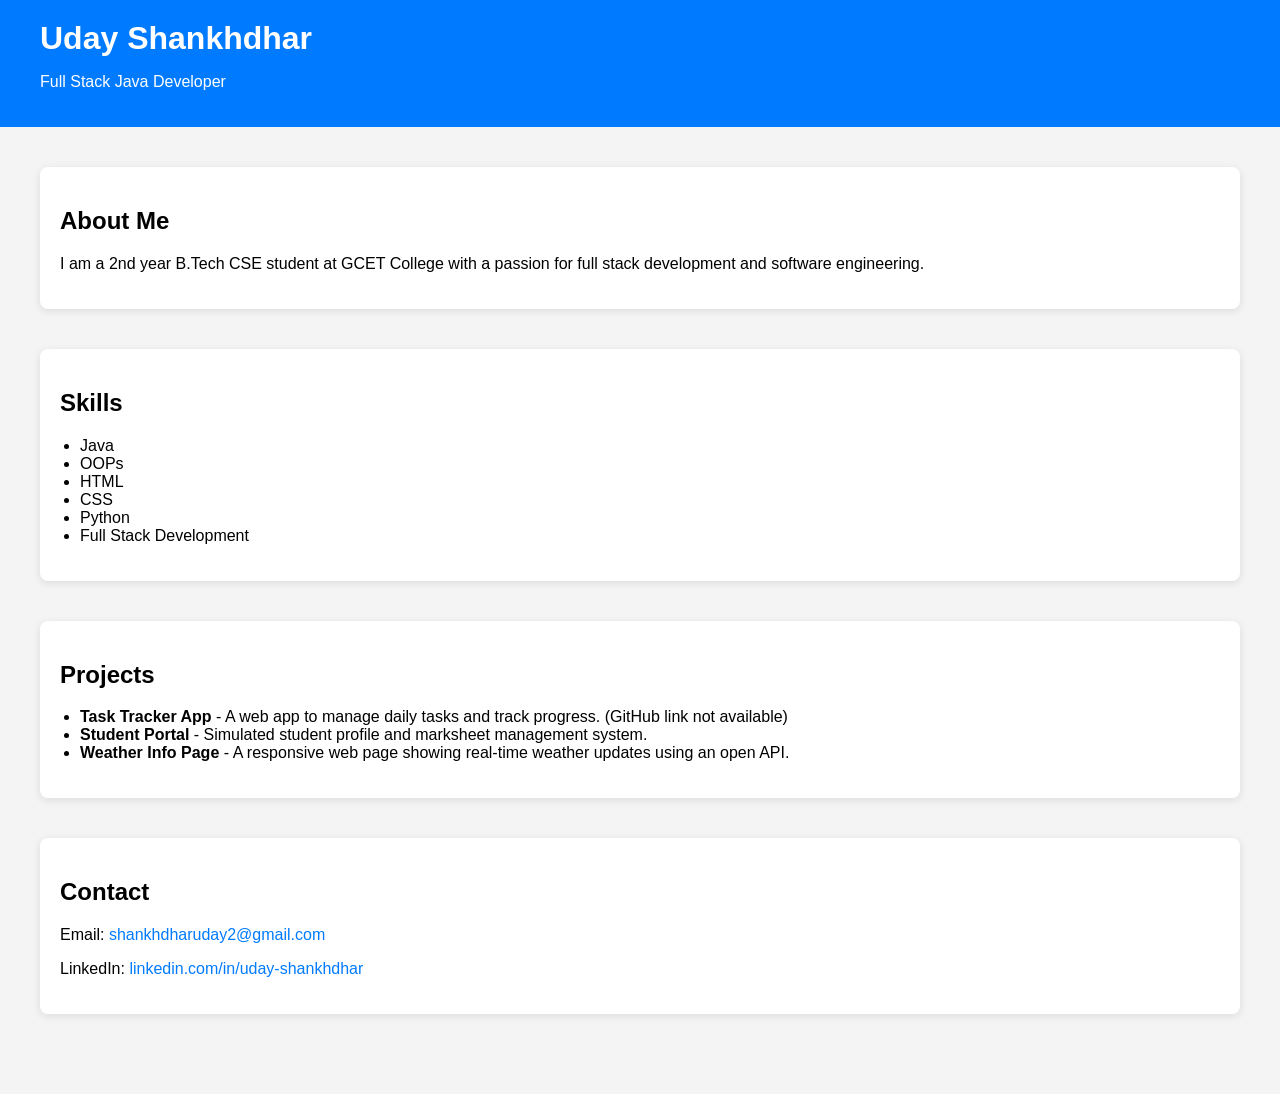
==== index.html @ d9b8e262 "Rename uday_portfolio.html to index.html" ====
<!DOCTYPE html>
<html lang="en">
<head>
    <meta charset="UTF-8">
    <meta name="viewport" content="width=device-width, initial-scale=1.0">
    <title>Uday Shankhdhar Portfolio</title>
    <style>
        body { font-family: Arial, sans-serif; margin: 0; padding: 0; background: #f4f4f4; }
        header { background: #007bff; color: white; padding: 20px 40px; }
        h1 { margin: 0; }
        main { padding: 40px; }
        section { margin-bottom: 40px; }
        .card { background: white; padding: 20px; border-radius: 8px; box-shadow: 0 2px 8px rgba(0,0,0,0.1); }
        ul { padding-left: 20px; }
        a { color: #007bff; text-decoration: none; }
        a:hover { text-decoration: underline; }
    </style>
</head>
<body>
    <header>
        <h1>Uday Shankhdhar</h1>
        <p>Full Stack Java Developer</p>
    </header>
    <main>
        <section class="card">
            <h2>About Me</h2>
            <p>I am a 2nd year B.Tech CSE student at GCET College with a passion for full stack development and software engineering.</p>
        </section>
        <section class="card">
            <h2>Skills</h2>
            <ul>
                <li>Java</li>
                <li>OOPs</li>
                <li>HTML</li>
                <li>CSS</li>
                <li>Python</li>
                <li>Full Stack Development</li>
            </ul>
        </section>
        <section class="card">
            <h2>Projects</h2>
            <ul>
                <li><strong>Task Tracker App</strong> - A web app to manage daily tasks and track progress. (GitHub link not available)</li>
                <li><strong>Student Portal</strong> - Simulated student profile and marksheet management system.</li>
                <li><strong>Weather Info Page</strong> - A responsive web page showing real-time weather updates using an open API.</li>
            </ul>
        </section>
        <section class="card">
            <h2>Contact</h2>
            <p>Email: <a href="mailto:shankhdharuday2@gmail.com">shankhdharuday2@gmail.com</a></p>
            <p>LinkedIn: <a href="https://www.linkedin.com/in/uday-shankhdhar-b885bb295">linkedin.com/in/uday-shankhdhar</a></p>
        </section>
    </main>
</body>
</html>
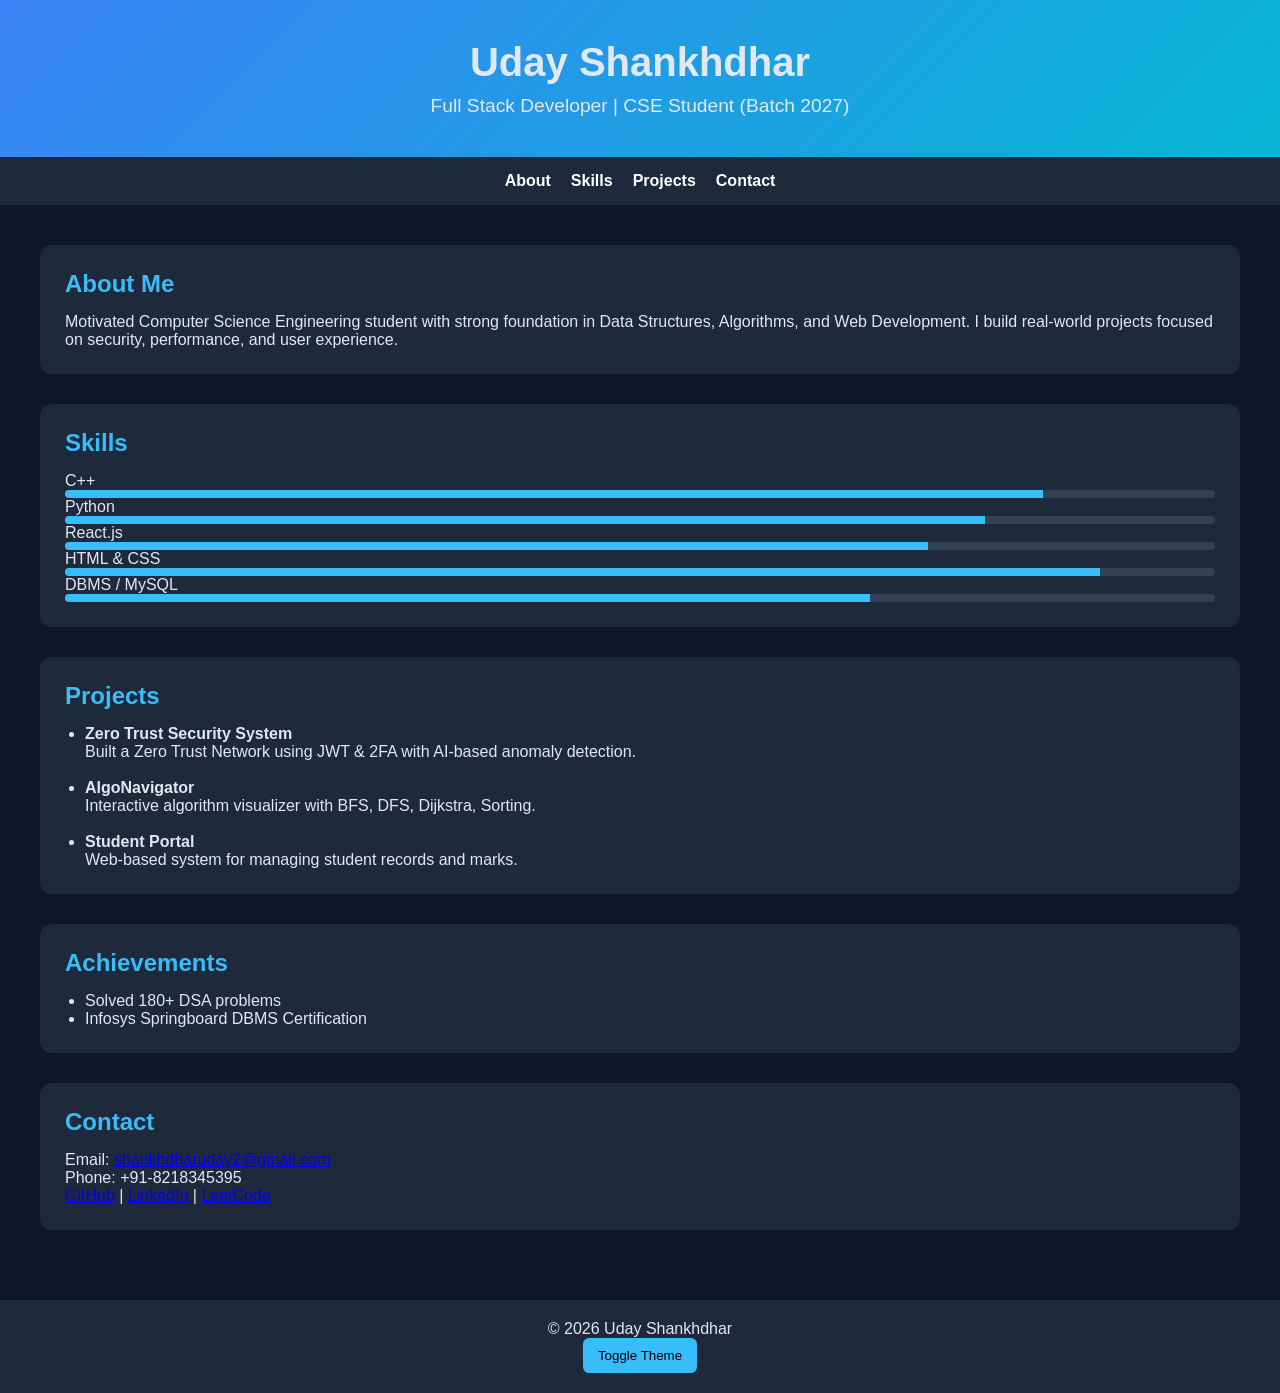
==== commit ec149e0d: "Revamp portfolio layout and styling" ====
--- a/index.html
+++ b/index.html
@@ -2,55 +2,218 @@
 <!DOCTYPE html>
 <html lang="en">
 <head>
-    <meta charset="UTF-8">
-    <meta name="viewport" content="width=device-width, initial-scale=1.0">
-    <title>Uday Shankhdhar Portfolio</title>
-    <style>
-        body { font-family: Arial, sans-serif; margin: 0; padding: 0; background: #f4f4f4; }
-        header { background: #007bff; color: white; padding: 20px 40px; }
-        h1 { margin: 0; }
-        main { padding: 40px; }
-        section { margin-bottom: 40px; }
-        .card { background: white; padding: 20px; border-radius: 8px; box-shadow: 0 2px 8px rgba(0,0,0,0.1); }
-        ul { padding-left: 20px; }
-        a { color: #007bff; text-decoration: none; }
-        a:hover { text-decoration: underline; }
-    </style>
+<meta charset="UTF-8">
+<meta name="viewport" content="width=device-width, initial-scale=1.0">
+<title>Uday Shankhdhar | Portfolio</title>
+
+<style>
+* {
+    margin: 0;
+    padding: 0;
+    box-sizing: border-box;
+    font-family: 'Segoe UI', sans-serif;
+}
+
+body {
+    background: #0f172a;
+    color: #e2e8f0;
+    scroll-behavior: smooth;
+}
+
+header {
+    background: linear-gradient(135deg, #3b82f6, #06b6d4);
+    padding: 40px;
+    text-align: center;
+}
+
+header h1 {
+    font-size: 2.5rem;
+}
+
+header p {
+    margin-top: 10px;
+    font-size: 1.2rem;
+}
+
+nav {
+    display: flex;
+    justify-content: center;
+    gap: 20px;
+    background: #1e293b;
+    padding: 15px;
+}
+
+nav a {
+    color: white;
+    text-decoration: none;
+    font-weight: bold;
+}
+
+nav a:hover {
+    color: #38bdf8;
+}
+
+.container {
+    padding: 40px;
+}
+
+.card {
+    background: #1e293b;
+    padding: 25px;
+    margin-bottom: 30px;
+    border-radius: 12px;
+    transition: 0.3s;
+}
+
+.card:hover {
+    transform: translateY(-5px);
+}
+
+h2 {
+    margin-bottom: 15px;
+    color: #38bdf8;
+}
+
+ul {
+    padding-left: 20px;
+}
+
+.skill-bar {
+    margin: 10px 0;
+}
+
+.bar {
+    height: 8px;
+    background: #334155;
+    border-radius: 5px;
+    overflow: hidden;
+}
+
+.fill {
+    height: 100%;
+    background: #38bdf8;
+}
+
+footer {
+    text-align: center;
+    padding: 20px;
+    background: #1e293b;
+}
+
+button {
+    padding: 10px 15px;
+    border: none;
+    background: #38bdf8;
+    color: black;
+    border-radius: 6px;
+    cursor: pointer;
+}
+</style>
 </head>
+
 <body>
-    <header>
-        <h1>Uday Shankhdhar</h1>
-        <p>Full Stack Java Developer</p>
-    </header>
-    <main>
-        <section class="card">
-            <h2>About Me</h2>
-            <p>I am a 2nd year B.Tech CSE student at GCET College with a passion for full stack development and software engineering.</p>
-        </section>
-        <section class="card">
-            <h2>Skills</h2>
-            <ul>
-                <li>Java</li>
-                <li>OOPs</li>
-                <li>HTML</li>
-                <li>CSS</li>
-                <li>Python</li>
-                <li>Full Stack Development</li>
-            </ul>
-        </section>
-        <section class="card">
-            <h2>Projects</h2>
-            <ul>
-                <li><strong>Task Tracker App</strong> - A web app to manage daily tasks and track progress. (GitHub link not available)</li>
-                <li><strong>Student Portal</strong> - Simulated student profile and marksheet management system.</li>
-                <li><strong>Weather Info Page</strong> - A responsive web page showing real-time weather updates using an open API.</li>
-            </ul>
-        </section>
-        <section class="card">
-            <h2>Contact</h2>
-            <p>Email: <a href="mailto:shankhdharuday2@gmail.com">shankhdharuday2@gmail.com</a></p>
-            <p>LinkedIn: <a href="https://www.linkedin.com/in/uday-shankhdhar-b885bb295">linkedin.com/in/uday-shankhdhar</a></p>
-        </section>
-    </main>
+
+<header>
+    <h1>Uday Shankhdhar</h1>
+    <p>Full Stack Developer | CSE Student (Batch 2027)</p>
+</header>
+
+<nav>
+    <a href="#about">About</a>
+    <a href="#skills">Skills</a>
+    <a href="#projects">Projects</a>
+    <a href="#contact">Contact</a>
+</nav>
+
+<div class="container">
+
+<section id="about" class="card">
+    <h2>About Me</h2>
+    <p>
+        Motivated Computer Science Engineering student with strong foundation in 
+        Data Structures, Algorithms, and Web Development. I build real-world 
+        projects focused on security, performance, and user experience.
+    </p>
+</section>
+
+<section id="skills" class="card">
+    <h2>Skills</h2>
+
+    <p>C++</p>
+    <div class="bar"><div class="fill" style="width:85%"></div></div>
+
+    <p>Python</p>
+    <div class="bar"><div class="fill" style="width:80%"></div></div>
+
+    <p>React.js</p>
+    <div class="bar"><div class="fill" style="width:75%"></div></div>
+
+    <p>HTML & CSS</p>
+    <div class="bar"><div class="fill" style="width:90%"></div></div>
+
+    <p>DBMS / MySQL</p>
+    <div class="bar"><div class="fill" style="width:70%"></div></div>
+
+</section>
+
+<section id="projects" class="card">
+    <h2>Projects</h2>
+    <ul>
+        <li>
+            <strong>Zero Trust Security System</strong><br>
+            Built a Zero Trust Network using JWT & 2FA with AI-based anomaly detection.
+        </li>
+        <br>
+        <li>
+            <strong>AlgoNavigator</strong><br>
+            Interactive algorithm visualizer with BFS, DFS, Dijkstra, Sorting.
+        </li>
+        <br>
+        <li>
+            <strong>Student Portal</strong><br>
+            Web-based system for managing student records and marks.
+        </li>
+    </ul>
+</section>
+
+<section class="card">
+    <h2>Achievements</h2>
+    <ul>
+        <li>Solved 180+ DSA problems</li>
+        <li>Infosys Springboard DBMS Certification</li>
+    </ul>
+</section>
+
+<section id="contact" class="card">
+    <h2>Contact</h2>
+    <p>Email: <a href="mailto:shankhdharuday2@gmail.com">shankhdharuday2@gmail.com</a></p>
+    <p>Phone: +91-8218345395</p>
+    <p>
+        <a href="https://github.com/UdayShankhdhar" target="_blank">GitHub</a> |
+        <a href="https://linkedin.com/in/uday-shankhdhar-b885bb295" target="_blank">LinkedIn</a> |
+        <a href="https://leetcode.com/u/UdayShankhdhar" target="_blank">LeetCode</a>
+    </p>
+</section>
+
+</div>
+
+<footer>
+    <p>© 2026 Uday Shankhdhar</p>
+    <button onclick="toggleMode()">Toggle Theme</button>
+</footer>
+
+<script>
+function toggleMode() {
+    document.body.classList.toggle("light");
+    if(document.body.classList.contains("light")) {
+        document.body.style.background = "#f4f4f4";
+        document.body.style.color = "#000";
+    } else {
+        document.body.style.background = "#0f172a";
+        document.body.style.color = "#e2e8f0";
+    }
+}
+</script>
+
 </body>
 </html>
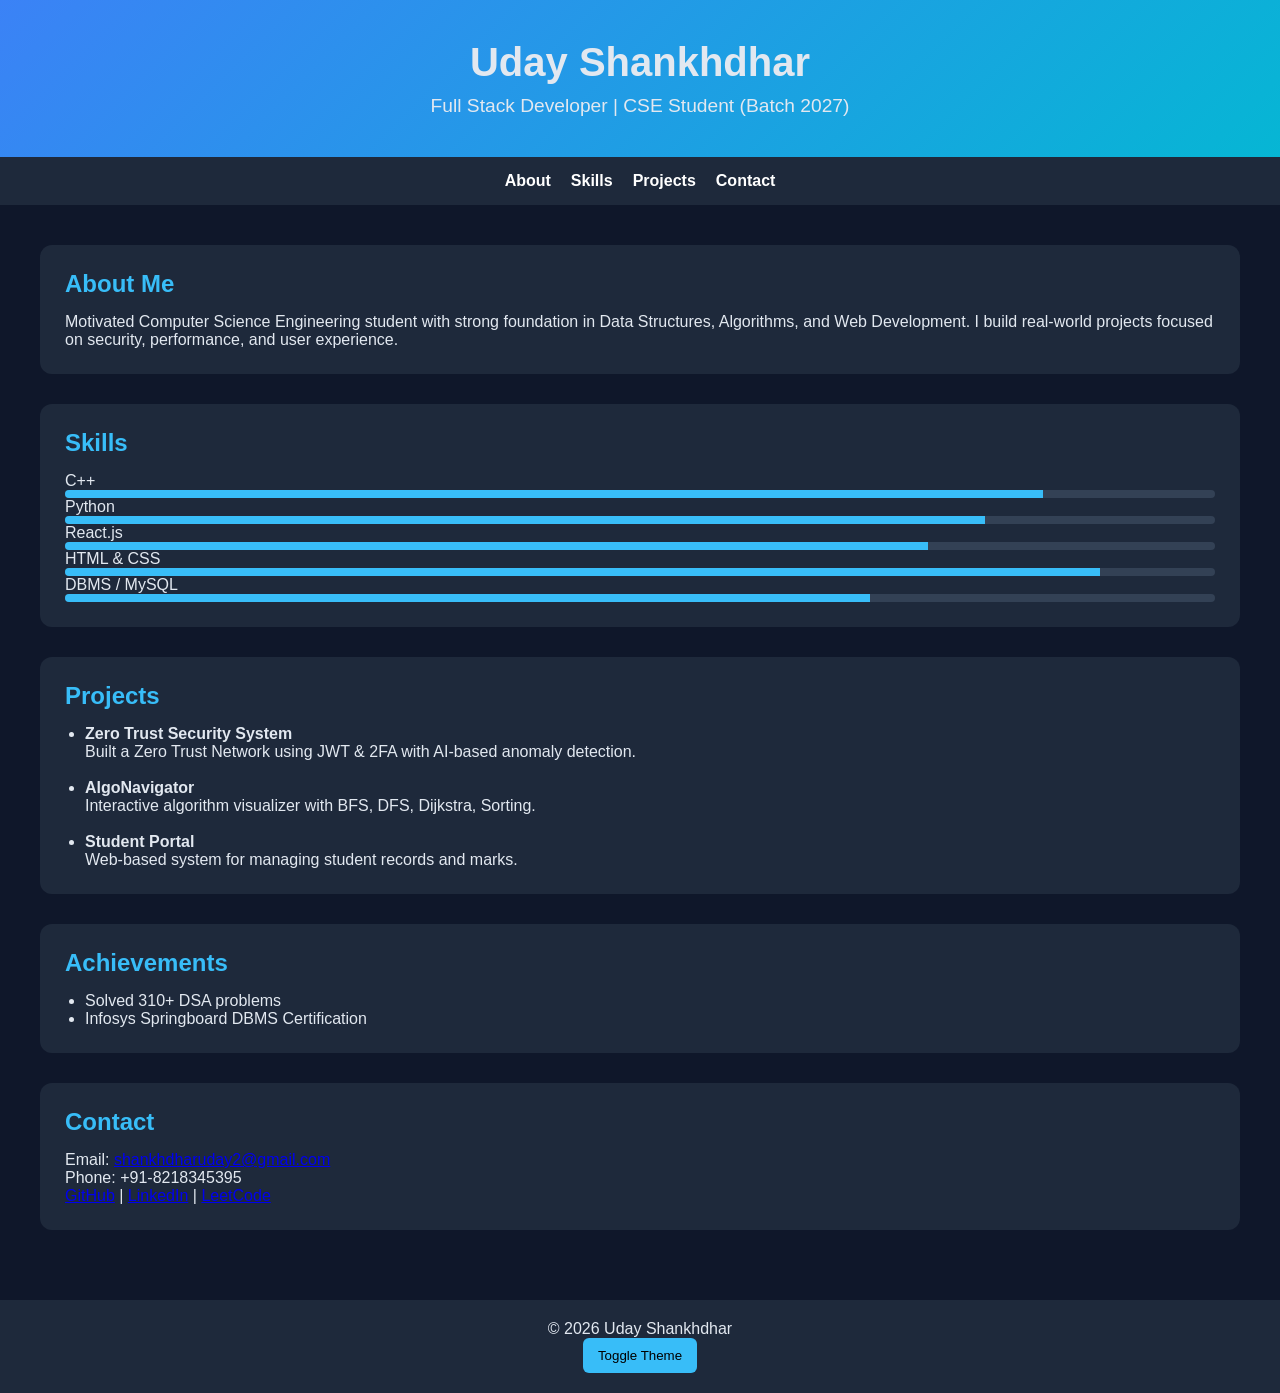
==== commit b6886e03: "Update index.html" ====
--- a/index.html
+++ b/index.html
@@ -179,7 +179,7 @@
 <section class="card">
     <h2>Achievements</h2>
     <ul>
-        <li>Solved 180+ DSA problems</li>
+        <li>Solved 310+ DSA problems</li>
         <li>Infosys Springboard DBMS Certification</li>
     </ul>
 </section>
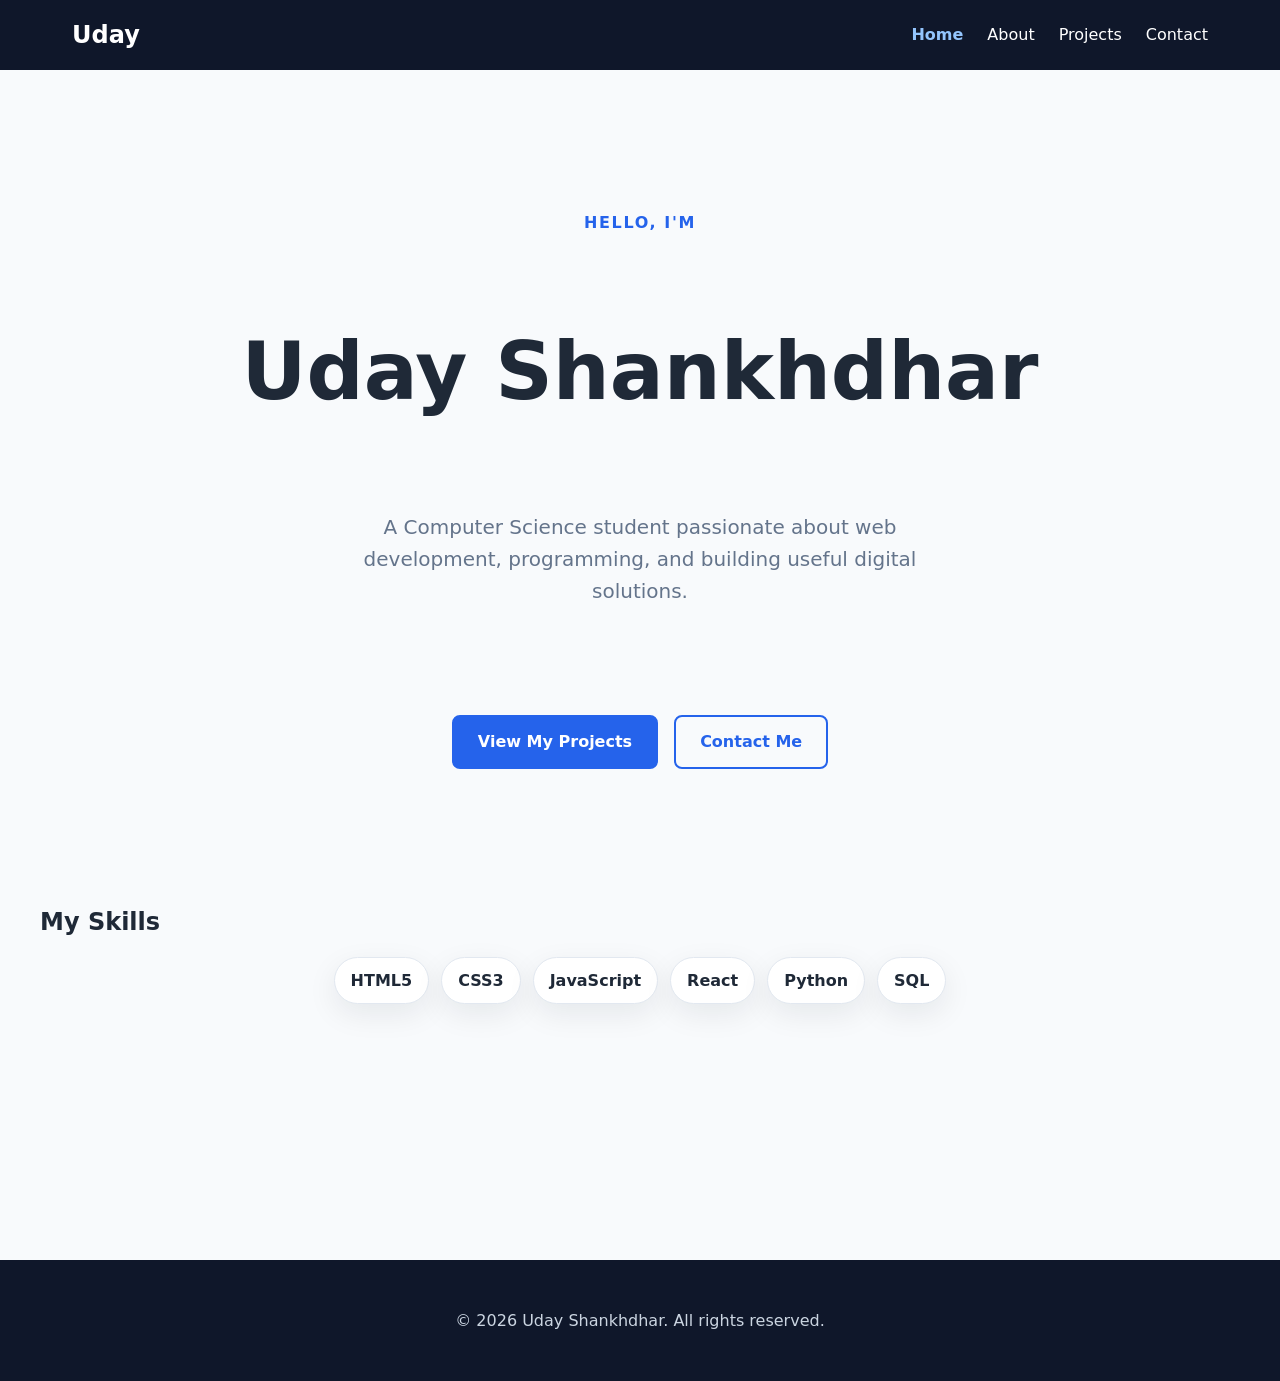
==== commit c68ec8e9: "Add files via upload" ====
--- a/index.html
+++ b/index.html
@@ -1,219 +1,97 @@
-
-<!DOCTYPE html>
-<html lang="en">
-<head>
-<meta charset="UTF-8">
-<meta name="viewport" content="width=device-width, initial-scale=1.0">
-<title>Uday Shankhdhar | Portfolio</title>
-
-<style>
-* {
-    margin: 0;
-    padding: 0;
-    box-sizing: border-box;
-    font-family: 'Segoe UI', sans-serif;
-}
-
-body {
-    background: #0f172a;
-    color: #e2e8f0;
-    scroll-behavior: smooth;
-}
-
-header {
-    background: linear-gradient(135deg, #3b82f6, #06b6d4);
-    padding: 40px;
-    text-align: center;
-}
-
-header h1 {
-    font-size: 2.5rem;
-}
-
-header p {
-    margin-top: 10px;
-    font-size: 1.2rem;
-}
-
-nav {
-    display: flex;
-    justify-content: center;
-    gap: 20px;
-    background: #1e293b;
-    padding: 15px;
-}
-
-nav a {
-    color: white;
-    text-decoration: none;
-    font-weight: bold;
-}
-
-nav a:hover {
-    color: #38bdf8;
-}
-
-.container {
-    padding: 40px;
-}
-
-.card {
-    background: #1e293b;
-    padding: 25px;
-    margin-bottom: 30px;
-    border-radius: 12px;
-    transition: 0.3s;
-}
-
-.card:hover {
-    transform: translateY(-5px);
-}
-
-h2 {
-    margin-bottom: 15px;
-    color: #38bdf8;
-}
-
-ul {
-    padding-left: 20px;
-}
-
-.skill-bar {
-    margin: 10px 0;
-}
-
-.bar {
-    height: 8px;
-    background: #334155;
-    border-radius: 5px;
-    overflow: hidden;
-}
-
-.fill {
-    height: 100%;
-    background: #38bdf8;
-}
-
-footer {
-    text-align: center;
-    padding: 20px;
-    background: #1e293b;
-}
-
-button {
-    padding: 10px 15px;
-    border: none;
-    background: #38bdf8;
-    color: black;
-    border-radius: 6px;
-    cursor: pointer;
-}
-</style>
-</head>
-
-<body>
-
-<header>
-    <h1>Uday Shankhdhar</h1>
-    <p>Full Stack Developer | CSE Student (Batch 2027)</p>
-</header>
-
-<nav>
-    <a href="#about">About</a>
-    <a href="#skills">Skills</a>
-    <a href="#projects">Projects</a>
-    <a href="#contact">Contact</a>
-</nav>
-
-<div class="container">
-
-<section id="about" class="card">
-    <h2>About Me</h2>
-    <p>
-        Motivated Computer Science Engineering student with strong foundation in 
-        Data Structures, Algorithms, and Web Development. I build real-world 
-        projects focused on security, performance, and user experience.
-    </p>
-</section>
-
-<section id="skills" class="card">
-    <h2>Skills</h2>
-
-    <p>C++</p>
-    <div class="bar"><div class="fill" style="width:85%"></div></div>
-
-    <p>Python</p>
-    <div class="bar"><div class="fill" style="width:80%"></div></div>
-
-    <p>React.js</p>
-    <div class="bar"><div class="fill" style="width:75%"></div></div>
-
-    <p>HTML & CSS</p>
-    <div class="bar"><div class="fill" style="width:90%"></div></div>
-
-    <p>DBMS / MySQL</p>
-    <div class="bar"><div class="fill" style="width:70%"></div></div>
-
-</section>
-
-<section id="projects" class="card">
-    <h2>Projects</h2>
-    <ul>
-        <li>
-            <strong>Zero Trust Security System</strong><br>
-            Built a Zero Trust Network using JWT & 2FA with AI-based anomaly detection.
-        </li>
-        <br>
-        <li>
-            <strong>AlgoNavigator</strong><br>
-            Interactive algorithm visualizer with BFS, DFS, Dijkstra, Sorting.
-        </li>
-        <br>
-        <li>
-            <strong>Student Portal</strong><br>
-            Web-based system for managing student records and marks.
-        </li>
-    </ul>
-</section>
-
-<section class="card">
-    <h2>Achievements</h2>
-    <ul>
-        <li>Solved 310+ DSA problems</li>
-        <li>Infosys Springboard DBMS Certification</li>
-    </ul>
-</section>
-
-<section id="contact" class="card">
-    <h2>Contact</h2>
-    <p>Email: <a href="mailto:shankhdharuday2@gmail.com">shankhdharuday2@gmail.com</a></p>
-    <p>Phone: +91-8218345395</p>
-    <p>
-        <a href="https://github.com/UdayShankhdhar" target="_blank">GitHub</a> |
-        <a href="https://linkedin.com/in/uday-shankhdhar-b885bb295" target="_blank">LinkedIn</a> |
-        <a href="https://leetcode.com/u/UdayShankhdhar" target="_blank">LeetCode</a>
-    </p>
-</section>
-
-</div>
-
-<footer>
-    <p>© 2026 Uday Shankhdhar</p>
-    <button onclick="toggleMode()">Toggle Theme</button>
-</footer>
-
-<script>
-function toggleMode() {
-    document.body.classList.toggle("light");
-    if(document.body.classList.contains("light")) {
-        document.body.style.background = "#f4f4f4";
-        document.body.style.color = "#000";
-    } else {
-        document.body.style.background = "#0f172a";
-        document.body.style.color = "#e2e8f0";
-    }
-}
-</script>
-
-</body>
-</html>
+<!DOCTYPE html>
+<html lang="en">
+<head>
+    <meta charset="UTF-8">
+    <meta name="viewport" content="width=device-width, initial-scale=1.0">
+
+    <title>Uday Shankhdhar | Personal Portfolio</title>
+
+    <meta
+        name="description"
+        content="Personal portfolio of Uday Shankhdhar, a Computer Science student and developer."
+    >
+
+    <meta name="robots" content="index, follow">
+    <link rel="canonical" href="https://example.com/">
+
+    <meta property="og:title" content="Uday Shankhdhar | Portfolio">
+    <meta
+        property="og:description"
+        content="Personal portfolio of Uday Shankhdhar."
+    >
+    <meta property="og:type" content="website">
+
+    <link rel="stylesheet" href="style.css">
+</head>
+
+<body>
+
+    <a class="skip-link" href="#main-content">
+        Skip to main content
+    </a>
+
+    <header>
+        <nav aria-label="Main navigation">
+            <a class="logo" href="index.html">Uday</a>
+
+            <ul>
+                <li>
+                    <a href="index.html" aria-current="page">Home</a>
+                </li>
+                <li>
+                    <a href="about.html">About</a>
+                </li>
+                <li>
+                    <a href="projects.html">Projects</a>
+                </li>
+                <li>
+                    <a href="contact.html">Contact</a>
+                </li>
+            </ul>
+        </nav>
+    </header>
+
+    <main id="main-content">
+
+        <section class="hero" aria-labelledby="hero-title">
+            <p class="eyebrow">Hello, I'm</p>
+
+            <h1 id="hero-title">Uday Shankhdhar</h1>
+
+            <p class="hero-text">
+                A Computer Science student passionate about web development,
+                programming, and building useful digital solutions.
+            </p>
+
+            <div class="buttons">
+                <a class="button" href="projects.html">
+                    View My Projects
+                </a>
+
+                <a class="button secondary" href="contact.html">
+                    Contact Me
+                </a>
+            </div>
+        </section>
+
+        <section aria-labelledby="skills-title">
+            <h2 id="skills-title">My Skills</h2>
+
+            <ul class="skills">
+                <li>HTML5</li>
+                <li>CSS3</li>
+                <li>JavaScript</li>
+                <li>React</li>
+                <li>Python</li>
+                <li>SQL</li>
+            </ul>
+        </section>
+
+    </main>
+
+    <footer>
+        <p>&copy; 2026 Uday Shankhdhar. All rights reserved.</p>
+    </footer>
+
+</body>
+</html>
--- a/style.css
+++ b/style.css
@@ -0,0 +1,622 @@
+/* =========================================
+   CSS VARIABLES / THEME
+========================================= */
+
+:root {
+    --bg-color: #f8fafc;
+    --surface-color: #ffffff;
+    --text-color: #1f2937;
+    --muted-text: #64748b;
+
+    --primary-color: #2563eb;
+    --primary-hover: #1d4ed8;
+
+    --border-color: #e2e8f0;
+    --header-bg: #0f172a;
+
+    --shadow: 0 10px 30px rgba(15, 23, 42, 0.08);
+
+    --radius: 12px;
+
+    --max-width: 1200px;
+}
+
+
+/* Dark Theme */
+
+@media (prefers-color-scheme: dark) {
+
+    :root {
+        --bg-color: #0f172a;
+        --surface-color: #1e293b;
+        --text-color: #f8fafc;
+        --muted-text: #cbd5e1;
+
+        --primary-color: #60a5fa;
+        --primary-hover: #93c5fd;
+
+        --border-color: #334155;
+        --header-bg: #020617;
+
+        --shadow: 0 10px 30px rgba(0, 0, 0, 0.3);
+    }
+}
+
+
+/* =========================================
+   RESET
+========================================= */
+
+* {
+    box-sizing: border-box;
+}
+
+html {
+    scroll-behavior: smooth;
+}
+
+body {
+    margin: 0;
+
+    font-family:
+        Inter,
+        system-ui,
+        -apple-system,
+        BlinkMacSystemFont,
+        "Segoe UI",
+        sans-serif;
+
+    line-height: 1.6;
+
+    color: var(--text-color);
+    background-color: var(--bg-color);
+
+    transition:
+        background-color 0.3s ease,
+        color 0.3s ease;
+}
+
+
+/* =========================================
+   GLOBAL ELEMENTS
+========================================= */
+
+img {
+    max-width: 100%;
+    height: auto;
+    display: block;
+}
+
+a {
+    color: var(--primary-color);
+}
+
+a:hover {
+    color: var(--primary-hover);
+}
+
+h1,
+h2,
+h3 {
+    line-height: 1.2;
+}
+
+p {
+    color: var(--muted-text);
+}
+
+
+/* =========================================
+   ACCESSIBILITY
+========================================= */
+
+.skip-link {
+    position: absolute;
+
+    top: -100px;
+    left: 1rem;
+
+    padding: 0.75rem 1rem;
+
+    background: var(--header-bg);
+    color: white;
+
+    text-decoration: none;
+
+    z-index: 999;
+}
+
+.skip-link:focus {
+    top: 1rem;
+}
+
+:focus-visible {
+    outline: 3px solid #f59e0b;
+    outline-offset: 4px;
+}
+
+
+/* =========================================
+   HEADER
+========================================= */
+
+header {
+    background: var(--header-bg);
+
+    position: sticky;
+    top: 0;
+
+    z-index: 100;
+}
+
+nav {
+    max-width: var(--max-width);
+
+    margin: auto;
+
+    padding: 1rem 1.5rem;
+
+    display: flex;
+
+    justify-content: space-between;
+    align-items: center;
+
+    gap: 2rem;
+}
+
+.logo {
+    color: white;
+
+    font-size: 1.5rem;
+    font-weight: 800;
+
+    text-decoration: none;
+}
+
+nav ul {
+    display: flex;
+
+    align-items: center;
+
+    gap: 1.5rem;
+
+    list-style: none;
+
+    margin: 0;
+    padding: 0;
+}
+
+nav a {
+    color: white;
+
+    text-decoration: none;
+
+    font-weight: 500;
+}
+
+nav a:hover {
+    color: #93c5fd;
+}
+
+nav a[aria-current="page"] {
+    color: #93c5fd;
+
+    font-weight: 700;
+}
+
+
+/* =========================================
+   MAIN LAYOUT
+========================================= */
+
+main {
+    width: min(
+        100% - 2rem,
+        var(--max-width)
+    );
+
+    margin-inline: auto;
+
+    padding-block: 4rem;
+}
+
+section {
+    margin-bottom: 5rem;
+}
+
+
+/* =========================================
+   HERO
+========================================= */
+
+.hero {
+    min-height: 70vh;
+
+    display: grid;
+
+    place-items: center;
+
+    text-align: center;
+}
+
+.hero > * {
+    max-width: 800px;
+}
+
+.eyebrow {
+    color: var(--primary-color);
+
+    font-weight: 700;
+
+    text-transform: uppercase;
+
+    letter-spacing: 0.1em;
+}
+
+.hero h1 {
+    font-size: clamp(
+        2.5rem,
+        8vw,
+        5rem
+    );
+
+    margin-block: 1rem;
+}
+
+.hero-text {
+    max-width: 650px;
+
+    margin-inline: auto;
+
+    font-size: clamp(
+        1rem,
+        2vw,
+        1.25rem
+    );
+}
+
+
+/* =========================================
+   BUTTONS
+========================================= */
+
+.buttons {
+    display: flex;
+
+    justify-content: center;
+
+    align-items: center;
+
+    flex-wrap: wrap;
+
+    gap: 1rem;
+
+    margin-top: 2rem;
+}
+
+.button,
+button {
+    display: inline-flex;
+
+    justify-content: center;
+    align-items: center;
+
+    min-height: 48px;
+
+    padding: 0.75rem 1.5rem;
+
+    border: 2px solid var(--primary-color);
+
+    border-radius: 8px;
+
+    background: var(--primary-color);
+
+    color: white;
+
+    font: inherit;
+
+    font-weight: 700;
+
+    text-decoration: none;
+
+    cursor: pointer;
+
+    transition:
+        transform 0.2s ease,
+        background-color 0.2s ease;
+}
+
+.button:hover,
+button:hover {
+    background: var(--primary-hover);
+
+    transform: translateY(-2px);
+
+    color: white;
+}
+
+.button.secondary {
+    background: transparent;
+
+    color: var(--primary-color);
+}
+
+
+/* =========================================
+   SKILLS
+========================================= */
+
+.skills {
+    display: flex;
+
+    flex-wrap: wrap;
+
+    justify-content: center;
+
+    gap: 0.75rem;
+
+    padding: 0;
+
+    list-style: none;
+}
+
+.skills li {
+    padding: 0.6rem 1rem;
+
+    border: 1px solid var(--border-color);
+
+    border-radius: 999px;
+
+    background: var(--surface-color);
+
+    box-shadow: var(--shadow);
+
+    font-weight: 600;
+}
+
+
+/* =========================================
+   PROJECT GRID
+========================================= */
+
+.projects {
+
+    display: grid;
+
+    grid-template-columns:
+        repeat(
+            1,
+            minmax(0, 1fr)
+        );
+
+    gap: 1.5rem;
+}
+
+
+/* =========================================
+   CARDS
+========================================= */
+
+.card {
+    background: var(--surface-color);
+
+    border: 1px solid var(--border-color);
+
+    border-radius: var(--radius);
+
+    padding: 1.5rem;
+
+    box-shadow: var(--shadow);
+
+    display: flex;
+
+    flex-direction: column;
+
+    gap: 0.75rem;
+
+    transition:
+        transform 0.2s ease,
+        box-shadow 0.2s ease;
+}
+
+.card:hover {
+    transform: translateY(-5px);
+
+    box-shadow:
+        0 20px 40px
+        rgba(15, 23, 42, 0.12);
+}
+
+.card h2,
+.card h3 {
+    margin: 0;
+}
+
+.card a {
+    margin-top: auto;
+
+    font-weight: 700;
+}
+
+
+/* =========================================
+   CONTACT FORM
+========================================= */
+
+form {
+    width: 100%;
+
+    max-width: 750px;
+
+    margin-inline: auto;
+
+    padding: 2rem;
+
+    background: var(--surface-color);
+
+    border: 1px solid var(--border-color);
+
+    border-radius: var(--radius);
+
+    box-shadow: var(--shadow);
+}
+
+.form-group {
+    margin-bottom: 1.5rem;
+}
+
+label {
+    display: block;
+
+    margin-bottom: 0.5rem;
+
+    font-weight: 700;
+}
+
+input,
+textarea {
+    width: 100%;
+
+    padding: 0.8rem 1rem;
+
+    border: 2px solid var(--border-color);
+
+    border-radius: 8px;
+
+    background: var(--bg-color);
+
+    color: var(--text-color);
+
+    font: inherit;
+}
+
+textarea {
+    resize: vertical;
+}
+
+input:focus,
+textarea:focus {
+    border-color: var(--primary-color);
+
+    outline: none;
+}
+
+small {
+    display: block;
+
+    margin-top: 0.4rem;
+
+    color: var(--muted-text);
+}
+
+
+/* =========================================
+   FOOTER
+========================================= */
+
+footer {
+    margin-top: 3rem;
+
+    padding: 2rem 1rem;
+
+    text-align: center;
+
+    background: var(--header-bg);
+
+    color: white;
+}
+
+footer p {
+    color: #cbd5e1;
+}
+
+
+/* =========================================
+   TABLET
+========================================= */
+
+@media (min-width: 600px) {
+
+    main {
+        width: min(
+            100% - 3rem,
+            var(--max-width)
+        );
+    }
+
+    .projects {
+        grid-template-columns:
+            repeat(
+                2,
+                minmax(0, 1fr)
+            );
+    }
+
+}
+
+
+/* =========================================
+   DESKTOP
+========================================= */
+
+@media (min-width: 900px) {
+
+    nav {
+        padding-inline: 2rem;
+    }
+
+    main {
+        width: min(
+            100% - 4rem,
+            var(--max-width)
+        );
+
+        padding-block: 5rem;
+    }
+
+    .projects {
+        grid-template-columns:
+            repeat(
+                3,
+                minmax(0, 1fr)
+            );
+    }
+
+}
+
+
+/* =========================================
+   LARGE DESKTOP
+========================================= */
+
+@media (min-width: 1200px) {
+
+    main {
+        padding-block: 6rem;
+    }
+
+    section {
+        margin-bottom: 7rem;
+    }
+
+}
+
+
+/* =========================================
+   REDUCED MOTION
+========================================= */
+
+@media (prefers-reduced-motion: reduce) {
+
+    html {
+        scroll-behavior: auto;
+    }
+
+    *,
+    *::before,
+    *::after {
+        animation-duration: 0.01ms !important;
+        animation-iteration-count: 1 !important;
+        transition-duration: 0.01ms !important;
+    }
+}
